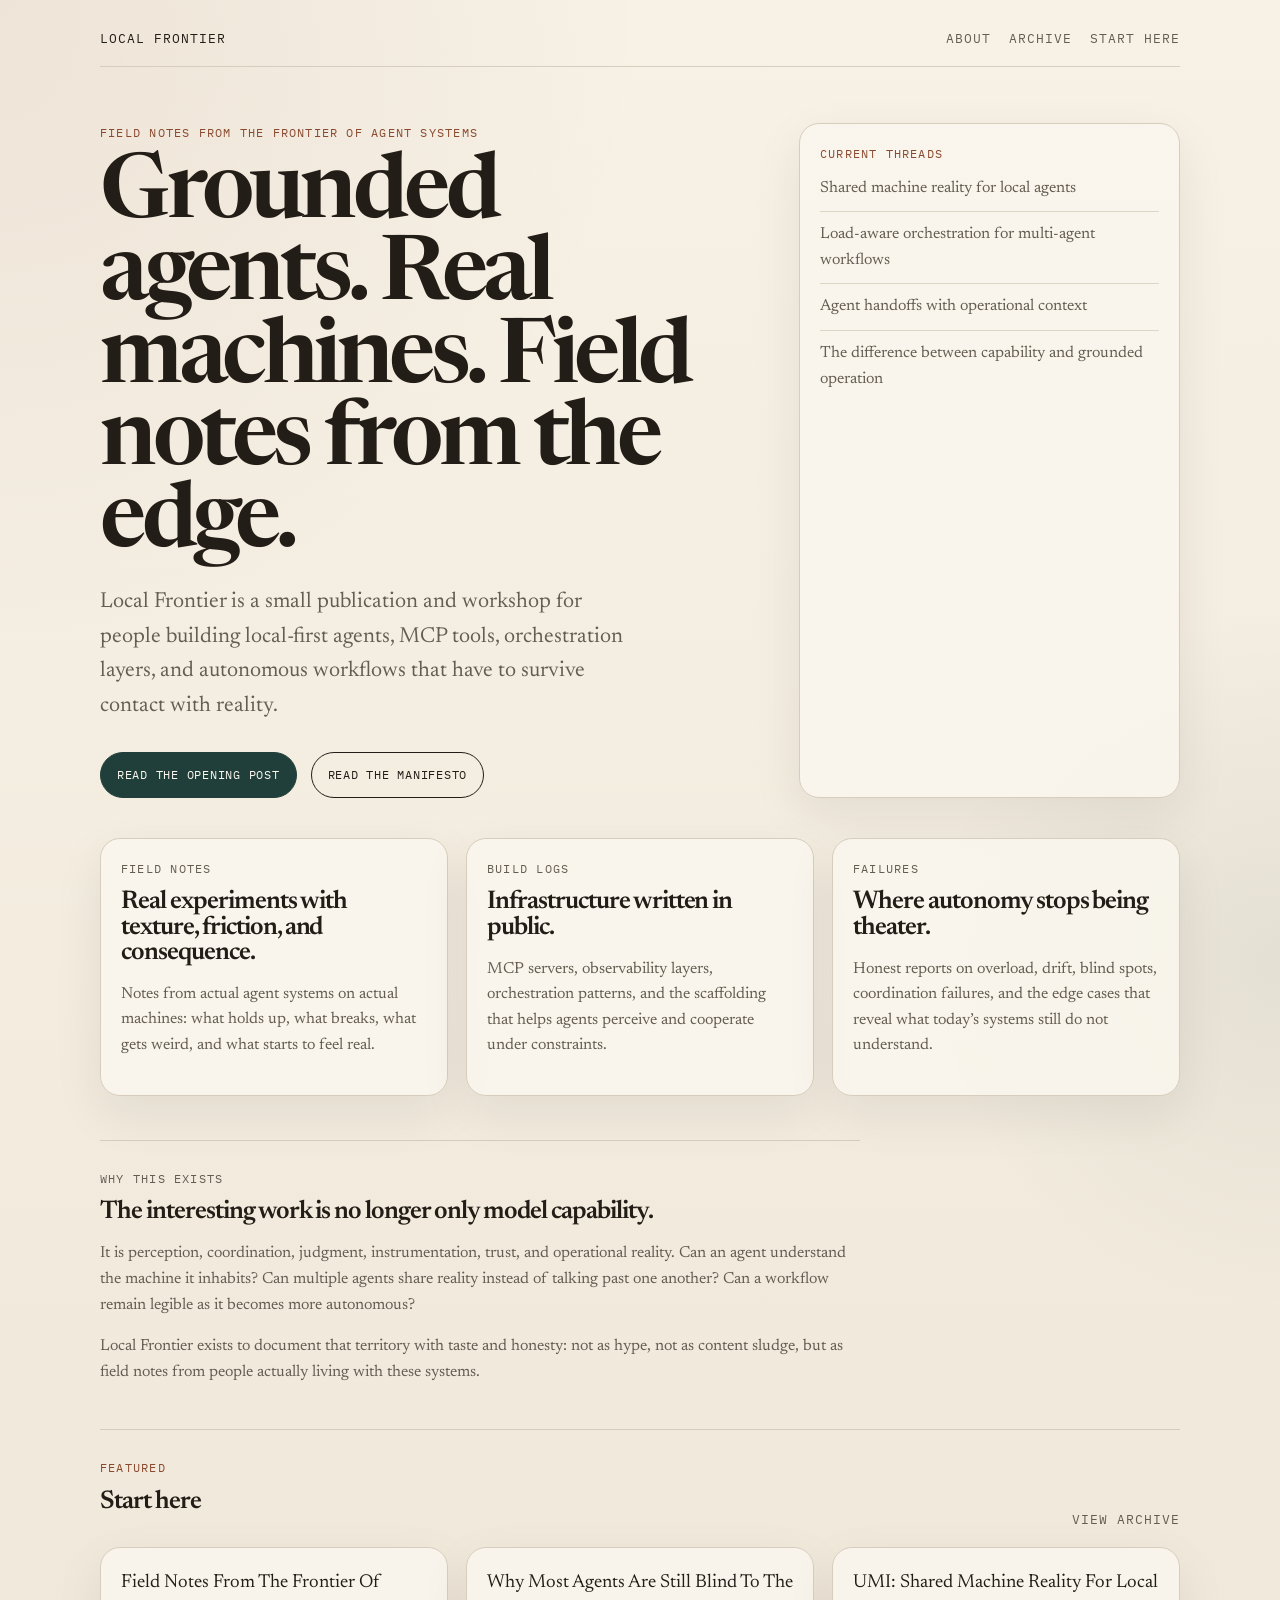
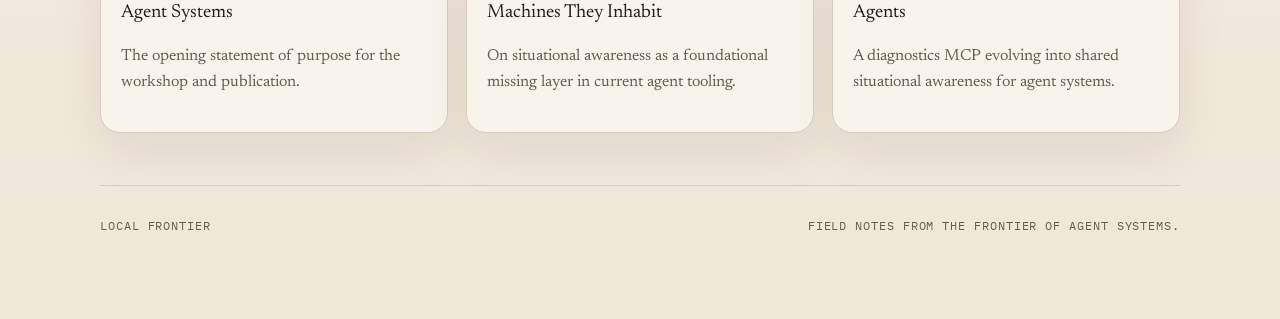
==== index.html @ b3527a00 "Initial Local Frontier site scaffold" ====
<!doctype html>
<html lang="en">
<head>
  <meta charset="utf-8" />
  <meta name="viewport" content="width=device-width, initial-scale=1" />
  <title>Local Frontier</title>
  <meta name="description" content="Field notes from the frontier of agent systems." />
  <meta property="og:title" content="Local Frontier" />
  <meta property="og:description" content="Field notes from the frontier of agent systems." />
  <meta property="og:type" content="website" />
  <meta name="theme-color" content="#ece5d8" />
  <link rel="preconnect" href="https://fonts.googleapis.com" />
  <link rel="preconnect" href="https://fonts.gstatic.com" crossorigin />
  <link href="https://fonts.googleapis.com/css2?family=IBM+Plex+Mono:wght@400;500&family=Newsreader:opsz,wght@6..72,400;6..72,600&display=swap" rel="stylesheet" />
  <link rel="stylesheet" href="styles.css" />
</head>
<body>
  <div class="site-shell">
    <header class="topbar">
      <a class="brandmark" href="index.html">Local Frontier</a>
      <nav class="topnav" aria-label="Primary">
        <a href="about.html">About</a>
        <a href="archive.html">Archive</a>
        <a href="posts/field-notes-from-the-frontier-of-agent-systems.html">Start Here</a>
      </nav>
    </header>

    <main>
      <section class="hero">
        <div class="hero-copy">
          <p class="eyebrow">Field Notes From The Frontier Of Agent Systems</p>
          <h1>Grounded agents. Real machines. Field notes from the edge.</h1>
          <p class="hero-text">
            Local Frontier is a small publication and workshop for people building
            local-first agents, MCP tools, orchestration layers, and autonomous workflows
            that have to survive contact with reality.
          </p>
          <div class="actions">
            <a class="button button-accent" href="posts/field-notes-from-the-frontier-of-agent-systems.html">Read The Opening Post</a>
            <a class="button" href="about.html">Read The Manifesto</a>
          </div>
        </div>

        <aside class="hero-card">
          <p class="eyebrow">Current Threads</p>
          <ul class="clean-list compact-list">
            <li>Shared machine reality for local agents</li>
            <li>Load-aware orchestration for multi-agent workflows</li>
            <li>Agent handoffs with operational context</li>
            <li>The difference between capability and grounded operation</li>
          </ul>
        </aside>
      </section>

      <section class="cards">
        <article class="card">
          <p class="eyebrow">Field Notes</p>
          <h2>Real experiments with texture, friction, and consequence.</h2>
          <p>
            Notes from actual agent systems on actual machines: what holds up,
            what breaks, what gets weird, and what starts to feel real.
          </p>
        </article>
        <article class="card">
          <p class="eyebrow">Build Logs</p>
          <h2>Infrastructure written in public.</h2>
          <p>
            MCP servers, observability layers, orchestration patterns, and the scaffolding
            that helps agents perceive and cooperate under constraints.
          </p>
        </article>
        <article class="card">
          <p class="eyebrow">Failures</p>
          <h2>Where autonomy stops being theater.</h2>
          <p>
            Honest reports on overload, drift, blind spots, coordination failures,
            and the edge cases that reveal what today’s systems still do not understand.
          </p>
        </article>
      </section>

      <section class="section reading-block">
        <p class="eyebrow">Why This Exists</p>
        <h2>The interesting work is no longer only model capability.</h2>
        <p>
          It is perception, coordination, judgment, instrumentation, trust, and operational reality.
          Can an agent understand the machine it inhabits? Can multiple agents share reality instead of
          talking past one another? Can a workflow remain legible as it becomes more autonomous?
        </p>
        <p>
          Local Frontier exists to document that territory with taste and honesty:
          not as hype, not as content sludge, but as field notes from people actually living with these systems.
        </p>
      </section>

      <section class="section">
        <div class="section-heading">
          <div>
            <p class="eyebrow">Featured</p>
            <h2>Start here</h2>
          </div>
          <a class="section-link" href="archive.html">View archive</a>
        </div>
        <div class="thread-grid">
          <article class="thread-card">
            <a href="posts/field-notes-from-the-frontier-of-agent-systems.html">Field Notes From The Frontier Of Agent Systems</a>
            <p>The opening statement of purpose for the workshop and publication.</p>
          </article>
          <article class="thread-card">
            <a href="posts/why-most-agents-are-still-blind-to-the-machines-they-inhabit.html">Why Most Agents Are Still Blind To The Machines They Inhabit</a>
            <p>On situational awareness as a foundational missing layer in current agent tooling.</p>
          </article>
          <article class="thread-card">
            <a href="posts/umi-shared-machine-reality-for-local-agents.html">UMI: Shared Machine Reality For Local Agents</a>
            <p>A diagnostics MCP evolving into shared situational awareness for agent systems.</p>
          </article>
        </div>
      </section>
    </main>

    <footer class="footer">
      <p>Local Frontier</p>
      <p>Field notes from the frontier of agent systems.</p>
    </footer>
  </div>
</body>
</html>
---- styles.css ----
:root {
  --bg: #efe7d8;
  --paper: rgba(251, 247, 239, 0.84);
  --paper-strong: #fbf7ef;
  --text: #221d17;
  --muted: #655d52;
  --line: #d6cdbc;
  --accent: #213f3a;
  --accent-deep: #142b27;
  --accent-rust: #8a4a2f;
  --shadow: 0 18px 50px rgba(34, 29, 23, 0.08);
  --radius: 20px;
  --max: 1120px;
  --reading: 760px;
}

* { box-sizing: border-box; }
html { scroll-behavior: smooth; }

body {
  margin: 0;
  min-height: 100vh;
  color: var(--text);
  background:
    radial-gradient(circle at top left, rgba(138, 74, 47, 0.08), transparent 28%),
    radial-gradient(circle at right, rgba(33, 63, 58, 0.07), transparent 22%),
    linear-gradient(180deg, #f7f1e6 0%, var(--bg) 100%);
  font-family: "Newsreader", serif;
  line-height: 1.6;
}

a {
  color: var(--accent);
  text-decoration-thickness: 1px;
  text-underline-offset: 2px;
}

.site-shell {
  max-width: var(--max);
  margin: 0 auto;
  padding: 28px 20px 72px;
}

.topbar {
  display: flex;
  justify-content: space-between;
  align-items: center;
  gap: 16px;
  padding-bottom: 18px;
  border-bottom: 1px solid var(--line);
}

.brandmark,
.topnav a,
.eyebrow,
.button,
.footer,
.post-meta,
.thread-tag,
.section-link {
  font-family: "IBM Plex Mono", monospace;
}

.brandmark,
.topnav a,
.section-link {
  text-decoration: none;
  text-transform: uppercase;
  letter-spacing: 0.08em;
  font-size: 0.79rem;
}

.brandmark { color: var(--text); }
.topnav {
  display: flex;
  gap: 18px;
  flex-wrap: wrap;
}
.topnav a { color: var(--muted); }

.hero {
  display: grid;
  grid-template-columns: minmax(0, 1.4fr) minmax(280px, 0.8fr);
  gap: 32px;
  align-items: stretch;
  padding: 56px 0 28px;
}

.hero-copy h1,
.post h1 {
  margin: 0 0 18px;
  line-height: 0.92;
  letter-spacing: -0.05em;
  font-weight: 600;
}

.hero-copy h1 {
  max-width: 10.5ch;
  font-size: clamp(3.5rem, 7vw, 6.6rem);
}

.post h1 {
  max-width: 12ch;
  font-size: clamp(3rem, 6vw, 5.1rem);
}

.hero-text,
.reading-block p,
.card p,
.thread-card p,
.post p,
.post li {
  color: var(--muted);
}

.hero-text {
  max-width: 34rem;
  margin: 0;
  font-size: clamp(1.08rem, 1.8vw, 1.36rem);
}

.eyebrow {
  margin: 0 0 12px;
  color: var(--accent-rust);
  font-size: 0.76rem;
  text-transform: uppercase;
  letter-spacing: 0.1em;
}

.hero-card,
.card,
.thread-card,
.post-callout,
.thread-row {
  background: var(--paper);
  border: 1px solid var(--line);
  border-radius: var(--radius);
  box-shadow: var(--shadow);
}

.hero-card,
.card,
.thread-card,
.thread-row {
  padding: 20px;
}

.actions {
  display: flex;
  gap: 14px;
  flex-wrap: wrap;
  margin-top: 28px;
}

.button {
  display: inline-block;
  padding: 12px 16px;
  border: 1px solid var(--text);
  border-radius: 999px;
  color: var(--text);
  text-decoration: none;
  text-transform: uppercase;
  letter-spacing: 0.06em;
  font-size: 0.78rem;
  transition: 160ms ease;
}

.button:hover {
  background: var(--text);
  color: var(--paper-strong);
}

.button-accent {
  background: var(--accent);
  border-color: var(--accent);
  color: var(--paper-strong);
}

.button-accent:hover {
  background: var(--accent-deep);
  border-color: var(--accent-deep);
  color: var(--paper-strong);
}

.cards,
.thread-grid {
  display: grid;
  gap: 18px;
}

.cards {
  grid-template-columns: repeat(3, minmax(0, 1fr));
  margin: 12px 0 44px;
}

.thread-grid {
  grid-template-columns: repeat(3, minmax(0, 1fr));
}

.card h2,
.reading-block h2,
.section-heading h2 {
  margin: 0 0 14px;
  line-height: 0.98;
  letter-spacing: -0.04em;
  font-weight: 600;
}

.card h2,
.section-heading h2,
.reading-block h2 {
  font-size: clamp(1.45rem, 2vw, 2rem);
}

.section {
  padding: 28px 0;
  border-top: 1px solid var(--line);
}

.reading-block,
.post {
  max-width: var(--reading);
}

.section-heading {
  display: flex;
  justify-content: space-between;
  align-items: end;
  gap: 16px;
  margin-bottom: 18px;
}

.section-link { color: var(--muted); }

.thread-card a,
.thread-row a {
  color: var(--text);
  text-decoration: none;
  font-size: 1.18rem;
}

.clean-list {
  list-style: none;
  padding: 0;
  margin: 0;
}

.compact-list li {
  padding: 10px 0;
  border-top: 1px solid rgba(214, 205, 188, 0.8);
  color: var(--muted);
}

.compact-list li:first-child {
  border-top: 0;
  padding-top: 0;
}

.post-layout { max-width: 920px; }
.post-header { padding: 48px 0 24px; }

.post-meta,
.thread-tag {
  color: var(--muted);
  font-size: 0.78rem;
  text-transform: uppercase;
  letter-spacing: 0.08em;
}

.post-callout {
  margin: 24px 0 32px;
  padding: 18px 20px;
}

.post blockquote {
  margin: 28px 0;
  padding-left: 18px;
  border-left: 3px solid var(--accent-rust);
  color: var(--text);
  font-size: 1.1rem;
}

.thread-stack {
  display: grid;
  gap: 16px;
}

.thread-row {
  display: flex;
  justify-content: space-between;
  gap: 16px;
  align-items: start;
}

.footer {
  display: flex;
  justify-content: space-between;
  gap: 16px;
  flex-wrap: wrap;
  margin-top: 24px;
  padding-top: 20px;
  border-top: 1px solid var(--line);
  color: var(--muted);
  text-transform: uppercase;
  letter-spacing: 0.08em;
  font-size: 0.72rem;
}

@media (max-width: 920px) {
  .hero,
  .cards,
  .thread-grid,
  .thread-row {
    grid-template-columns: 1fr;
  }

  .thread-row {
    display: grid;
  }
}

@media (max-width: 640px) {
  .site-shell {
    padding-left: 16px;
    padding-right: 16px;
  }

  .topbar,
  .section-heading {
    align-items: flex-start;
    flex-direction: column;
  }

  .hero {
    padding-top: 40px;
  }
}
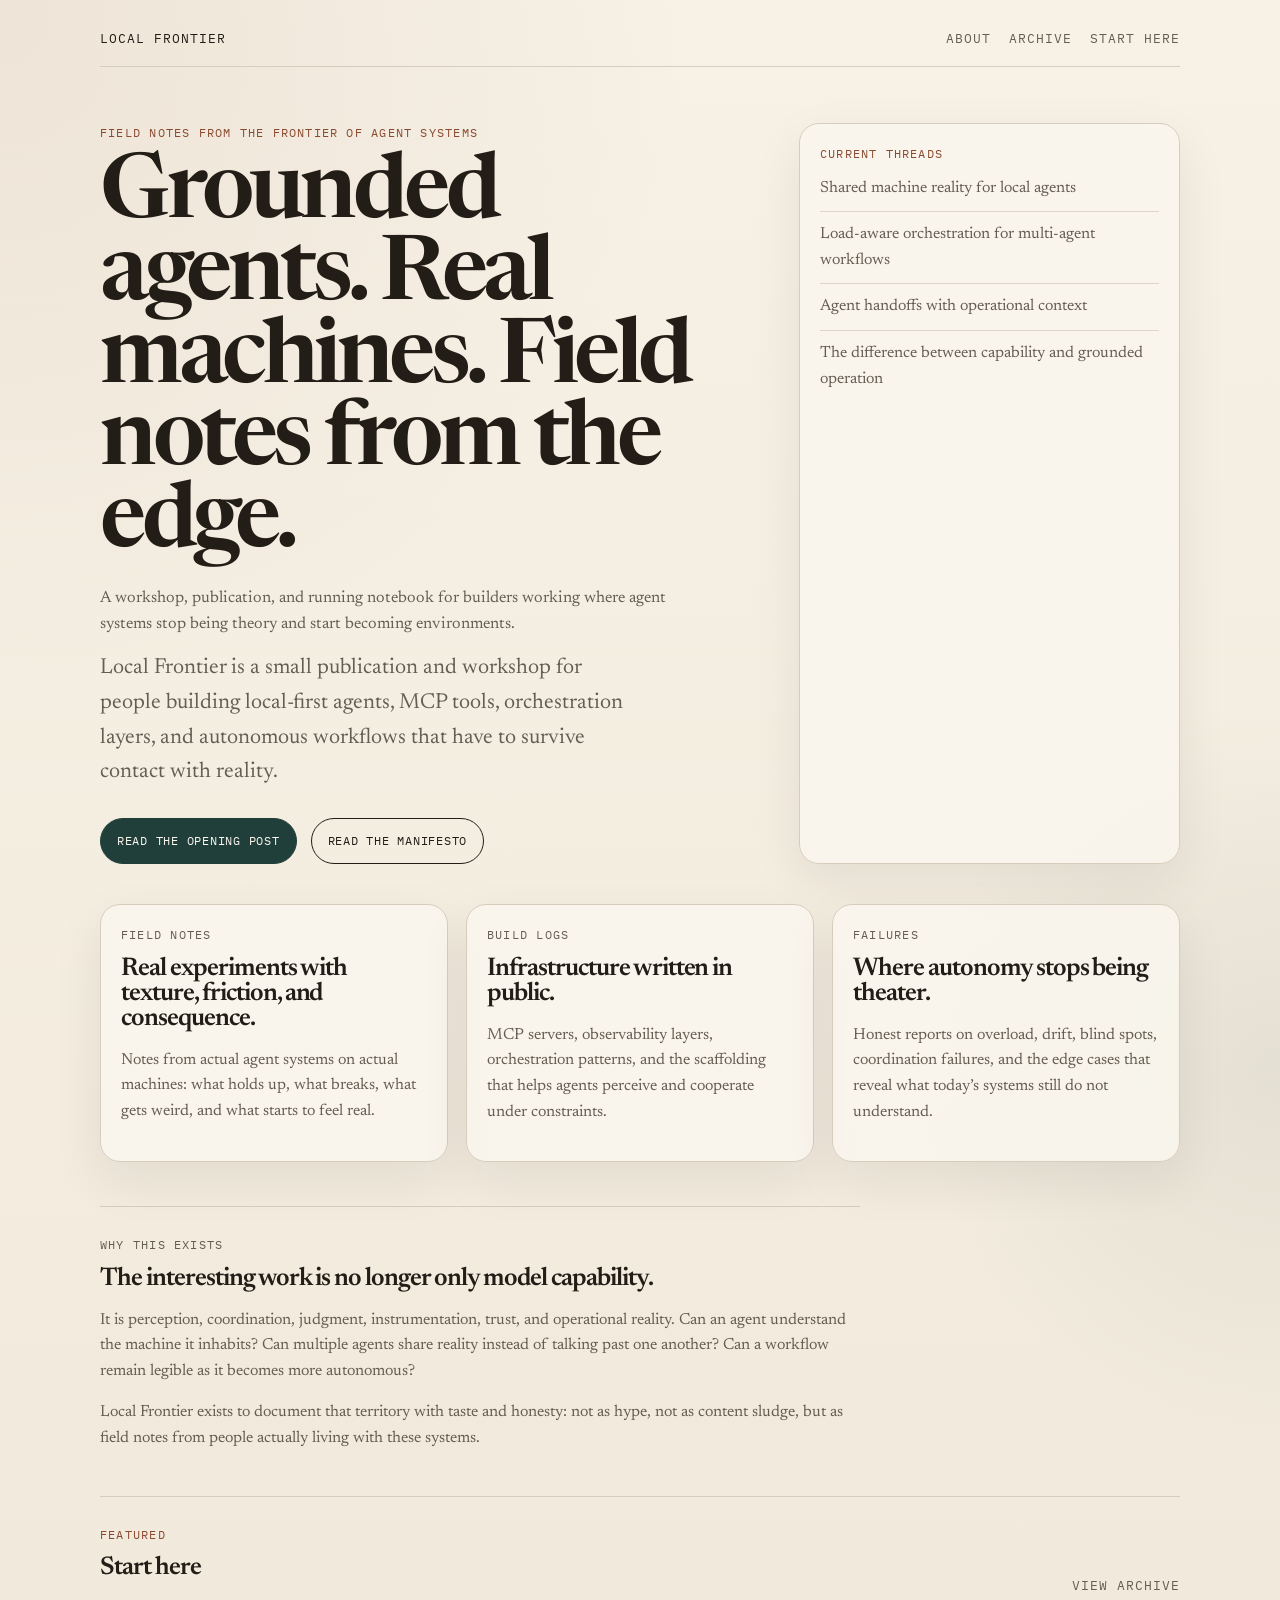
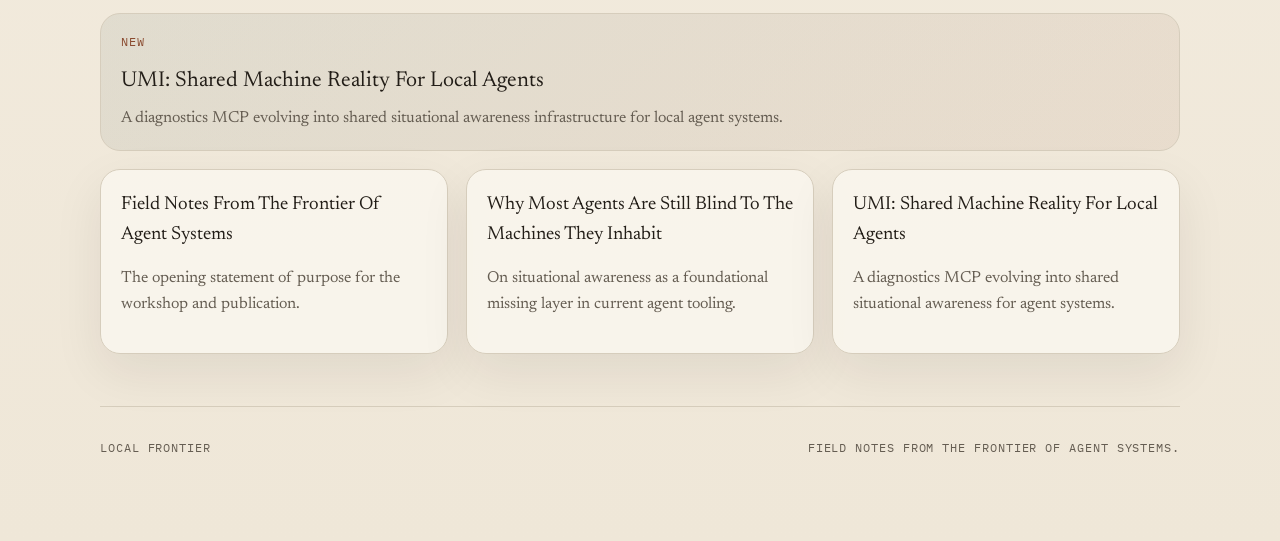
==== commit 64ea0b65: "Polish launch presentation assets" ====
--- a/index.html
+++ b/index.html
@@ -8,7 +8,15 @@
   <meta property="og:title" content="Local Frontier" />
   <meta property="og:description" content="Field notes from the frontier of agent systems." />
   <meta property="og:type" content="website" />
+  <meta property="og:image" content="https://spinchange.github.io/local-frontier/assets/og-card.svg" />
+  <meta property="og:url" content="https://spinchange.github.io/local-frontier/" />
+  <meta name="twitter:card" content="summary_large_image" />
+  <meta name="twitter:title" content="Local Frontier" />
+  <meta name="twitter:description" content="Field notes from the frontier of agent systems." />
+  <meta name="twitter:image" content="https://spinchange.github.io/local-frontier/assets/og-card.svg" />
   <meta name="theme-color" content="#ece5d8" />
+  <link rel="icon" type="image/svg+xml" href="assets/favicon.svg" />
+  <link rel="alternate icon" href="assets/favicon.ico" />
   <link rel="preconnect" href="https://fonts.googleapis.com" />
   <link rel="preconnect" href="https://fonts.gstatic.com" crossorigin />
   <link href="https://fonts.googleapis.com/css2?family=IBM+Plex+Mono:wght@400;500&family=Newsreader:opsz,wght@6..72,400;6..72,600&display=swap" rel="stylesheet" />
@@ -30,6 +38,7 @@
         <div class="hero-copy">
           <p class="eyebrow">Field Notes From The Frontier Of Agent Systems</p>
           <h1>Grounded agents. Real machines. Field notes from the edge.</h1>
+          <p class="hero-kicker">A workshop, publication, and running notebook for builders working where agent systems stop being theory and start becoming environments.</p>
           <p class="hero-text">
             Local Frontier is a small publication and workshop for people building
             local-first agents, MCP tools, orchestration layers, and autonomous workflows
@@ -101,6 +110,11 @@
           </div>
           <a class="section-link" href="archive.html">View archive</a>
         </div>
+        <div class="feature-banner">
+          <p class="eyebrow">New</p>
+          <a href="posts/umi-shared-machine-reality-for-local-agents.html">UMI: Shared Machine Reality For Local Agents</a>
+          <p>A diagnostics MCP evolving into shared situational awareness infrastructure for local agent systems.</p>
+        </div>
         <div class="thread-grid">
           <article class="thread-card">
             <a href="posts/field-notes-from-the-frontier-of-agent-systems.html">Field Notes From The Frontier Of Agent Systems</a>
--- a/styles.css
+++ b/styles.css
@@ -105,6 +105,7 @@
 }
 
 .hero-text,
+.hero-kicker,
 .reading-block p,
 .card p,
 .thread-card p,
@@ -117,6 +118,12 @@
   max-width: 34rem;
   margin: 0;
   font-size: clamp(1.08rem, 1.8vw, 1.36rem);
+}
+
+.hero-kicker {
+  max-width: 38rem;
+  margin: 0 0 14px;
+  font-size: 1.02rem;
 }
 
 .eyebrow {
@@ -197,6 +204,27 @@
   grid-template-columns: repeat(3, minmax(0, 1fr));
 }
 
+.feature-banner {
+  margin-bottom: 18px;
+  padding: 18px 20px;
+  background: linear-gradient(135deg, rgba(33, 63, 58, 0.08), rgba(138, 74, 47, 0.08));
+  border: 1px solid var(--line);
+  border-radius: var(--radius);
+}
+
+.feature-banner a {
+  display: inline-block;
+  margin-bottom: 8px;
+  color: var(--text);
+  text-decoration: none;
+  font-size: 1.35rem;
+}
+
+.feature-banner p:last-child {
+  margin: 0;
+  color: var(--muted);
+}
+
 .card h2,
 .reading-block h2,
 .section-heading h2 {
